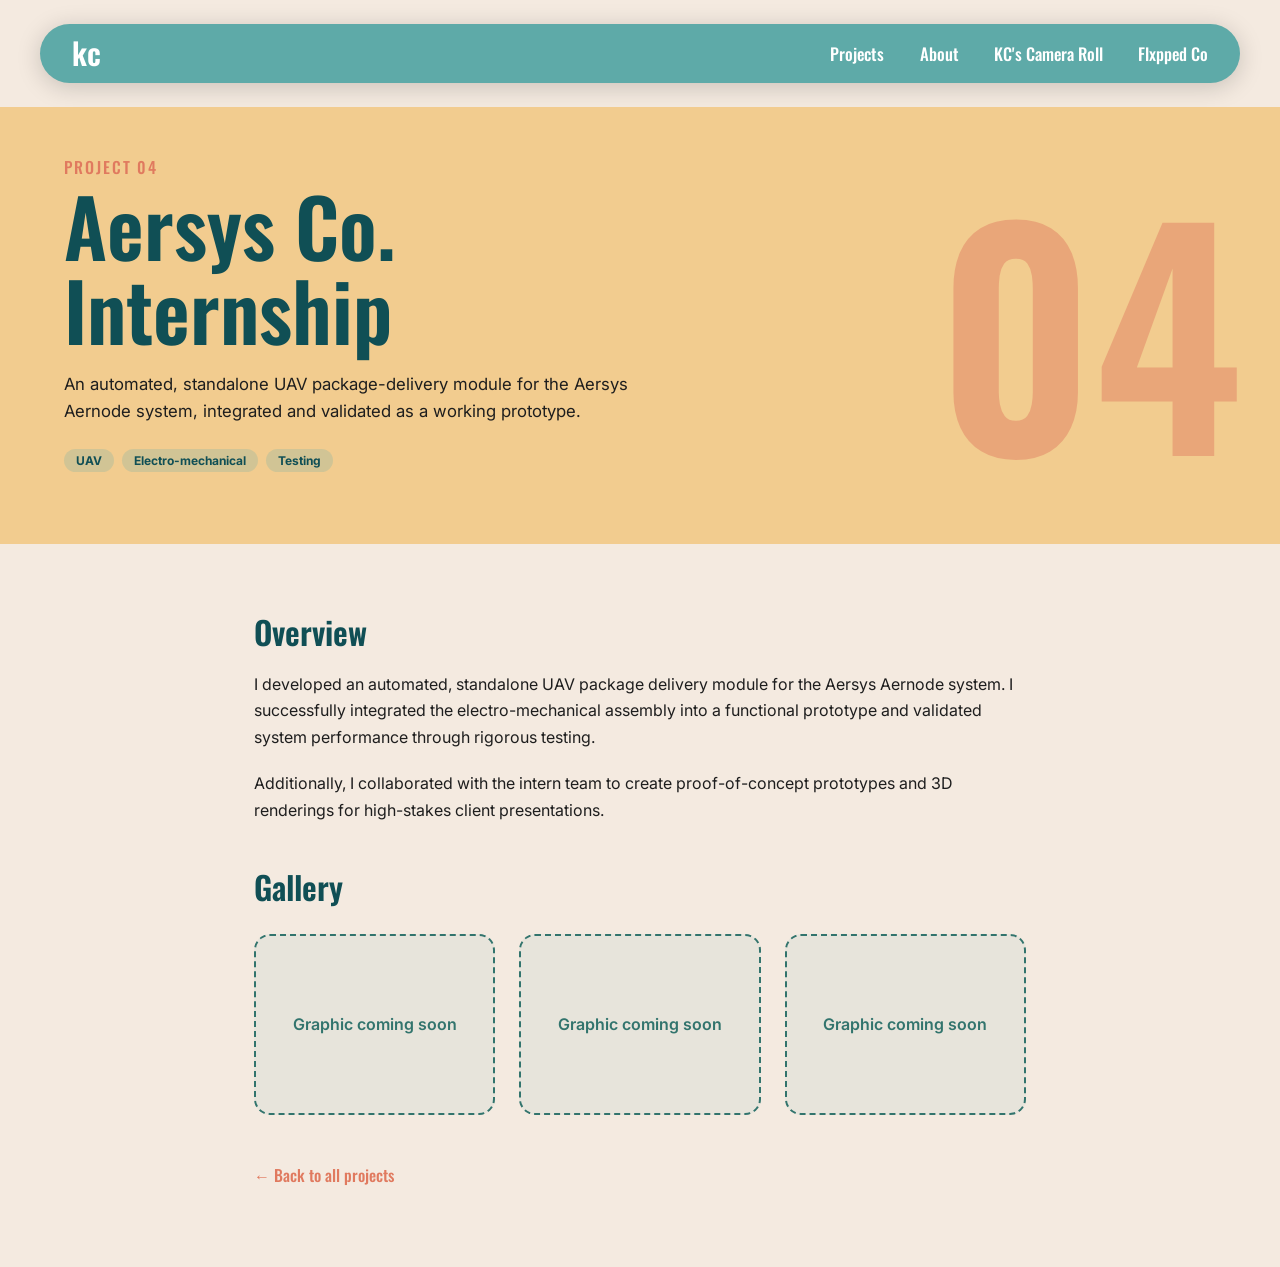
==== projects/aersys-internship.html @ 63323f01 "Initial site: hero, projects, about, camera roll pinboard, Flxpped Co Portfolio site in plain HTML/C" ====
<!DOCTYPE html>
<html lang="en">
<head>
<meta charset="UTF-8">
<meta name="viewport" content="width=device-width, initial-scale=1.0">
<title>Aersys Co. Internship — Kavya Casula</title>
<link rel="preconnect" href="https://fonts.googleapis.com">
<link rel="preconnect" href="https://fonts.gstatic.com" crossorigin>
<link href="https://fonts.googleapis.com/css2?family=Oswald:wght@400;500;600&family=Inter:ital,wght@0,400;0,700;1,700&display=swap" rel="stylesheet">
<link rel="stylesheet" href="../styles/main.css">
<style>
  .project-hero {
    background: var(--sunset);
    position: relative;
    overflow: hidden;
    padding: 3rem clamp(1rem, 6vw, 4rem) 4.5rem;
  }
  .project-hero .kicker {
    font-family: 'Oswald', sans-serif;
    font-weight: 500;
    text-transform: uppercase;
    letter-spacing: 0.12em;
    color: var(--burnt-sienna);
  }
  .project-hero h1 {
    font-family: 'Oswald', sans-serif;
    font-weight: 600;
    font-size: clamp(2.6rem, 7vw, 5rem);
    line-height: 1.05;
    color: var(--midnight-green);
    max-width: 14ch;
    margin-top: 0.25rem;
  }
  .project-hero .summary {
    margin-top: 1.25rem;
    max-width: 52ch;
    line-height: 1.6;
    font-size: 1.05rem;
  }
  .project-hero .tags { margin-top: 1.5rem; }
  .heronum {
    position: absolute;
    right: clamp(0.5rem, 3vw, 3rem);
    top: 50%;
    transform: translateY(-50%);
    font-family: 'Oswald', sans-serif;
    font-weight: 600;
    font-size: clamp(8rem, 24vw, 18rem);
    line-height: 1;
    color: var(--burnt-sienna);
    opacity: 0.45;
    pointer-events: none;
    user-select: none;
  }
  main {
    max-width: 900px;
    margin: 0 auto;
    padding: 4rem clamp(1rem, 6vw, 4rem) 5rem;
  }
  main h2 {
    font-family: 'Oswald', sans-serif;
    font-weight: 600;
    font-size: 2rem;
    color: var(--midnight-green);
    margin: 2.5rem 0 1rem;
  }
  main h2:first-child { margin-top: 0; }
  main p { line-height: 1.65; }
  main p + p { margin-top: 1.25rem; }
  .gallery {
    display: grid;
    grid-template-columns: repeat(auto-fit, minmax(240px, 1fr));
    gap: 1.5rem;
    margin-top: 1.5rem;
  }
  .placeholder-tile {
    border: 2px dashed var(--myrtle-green);
    border-radius: 16px;
    aspect-ratio: 4 / 3;
    display: flex;
    align-items: center;
    justify-content: center;
    color: var(--myrtle-green);
    font-weight: 600;
    background: rgba(94, 170, 168, 0.08);
  }
  .back {
    display: inline-block;
    margin-top: 3rem;
    font-family: 'Oswald', sans-serif;
    font-weight: 500;
    color: var(--burnt-sienna);
    text-decoration: none;
  }
  .back:hover { text-decoration: underline; }
</style>
</head>
<body>

  <div class="navbar">
    <a class="logo" href="../index.html">kc</a>
    <nav>
      <a href="../index.html#projects">Projects</a>
      <a href="../index.html#about">About</a>
      <a href="../index.html#camera-roll">KC's Camera Roll</a>
      <a href="../index.html#flxpped">Flxpped Co</a>
    </nav>
  </div>

  <header class="project-hero">
    <div class="heronum">04</div>
    <p class="kicker">Project 04</p>
    <h1>Aersys Co. Internship</h1>
    <p class="summary">An automated, standalone UAV package-delivery module for the Aersys Aernode system, integrated and validated as a working prototype.</p>
    <div class="tags"><span class="tag">UAV</span><span class="tag">Electro-mechanical</span><span class="tag">Testing</span></div>
  </header>

  <main>
    <h2>Overview</h2>
    <p>I developed an automated, standalone UAV package delivery module for the Aersys Aernode system. I successfully integrated the electro-mechanical assembly into a functional prototype and validated system performance through rigorous testing.</p>
    <p>Additionally, I collaborated with the intern team to create proof-of-concept prototypes and 3D renderings for high-stakes client presentations.</p>

    <h2>Gallery</h2>
    <!-- PLACEHOLDER: swap these tiles for real photos, renders, CAD views, CFD plots -->
    <div class="gallery">
      <div class="placeholder-tile">Graphic coming soon</div>
      <div class="placeholder-tile">Graphic coming soon</div>
      <div class="placeholder-tile">Graphic coming soon</div>
    </div>

    <a class="back" href="../index.html#projects">&larr; Back to all projects</a>
  </main>

</body>
</html>
---- styles/main.css ----
/* Shared styles: tokens, reset, navbar, tags — page-specific CSS stays inline
   in each page. See design-ref/STYLE-GUIDE.md for the palette and type rules. */

:root {
  --midnight-green: #104F55;
  --myrtle-green: #32746D;
  --verdigris: #5EAAA8;
  --burnt-sienna: #E07A5F;
  --sunset: #F2CC8F;
  --linen: #F4EAE0;
  --ink: #1E1E1E;
}

* { margin: 0; padding: 0; box-sizing: border-box; }
html { scroll-behavior: smooth; }
body {
  font-family: 'Inter', sans-serif;
  color: var(--ink);
  background: var(--linen);
}

/* ---- Navbar (pill) ---- */
.navbar {
  width: min(1200px, calc(100% - 2rem));
  margin: 1.5rem auto;
  background: var(--verdigris);
  border-radius: 999px;
  display: flex;
  align-items: center;
  justify-content: space-between;
  padding: 0.9rem 2rem;
  color: #fff;
  box-shadow: 0 4px 24px rgba(0, 0, 0, 0.18);
}
.navbar .logo {
  font-family: 'Oswald', sans-serif;
  font-weight: 600;
  font-size: 1.9rem;
  line-height: 1;
  color: #fff;
  text-decoration: none;
}
.navbar nav { display: flex; gap: clamp(1rem, 3vw, 2.2rem); flex-wrap: wrap; }
.navbar nav a {
  font-family: 'Oswald', sans-serif;
  font-weight: 500;
  font-size: 1.05rem;
  color: #fff;
  text-decoration: none;
}
.navbar nav a:hover { color: var(--sunset); }
@media (max-width: 640px) {
  .navbar {
    flex-direction: column;
    gap: 0.6rem;
    border-radius: 28px;
    padding: 0.9rem 1.25rem;
  }
  .navbar nav { justify-content: center; row-gap: 0.3rem; }
}

/* ---- Tag pills ---- */
.tags { display: flex; flex-wrap: wrap; gap: 0.5rem; }
.tag {
  font-size: 0.75rem; font-weight: 700;
  color: var(--midnight-green);
  background: rgba(94, 170, 168, 0.22);
  border-radius: 999px; padding: 0.25rem 0.75rem;
}
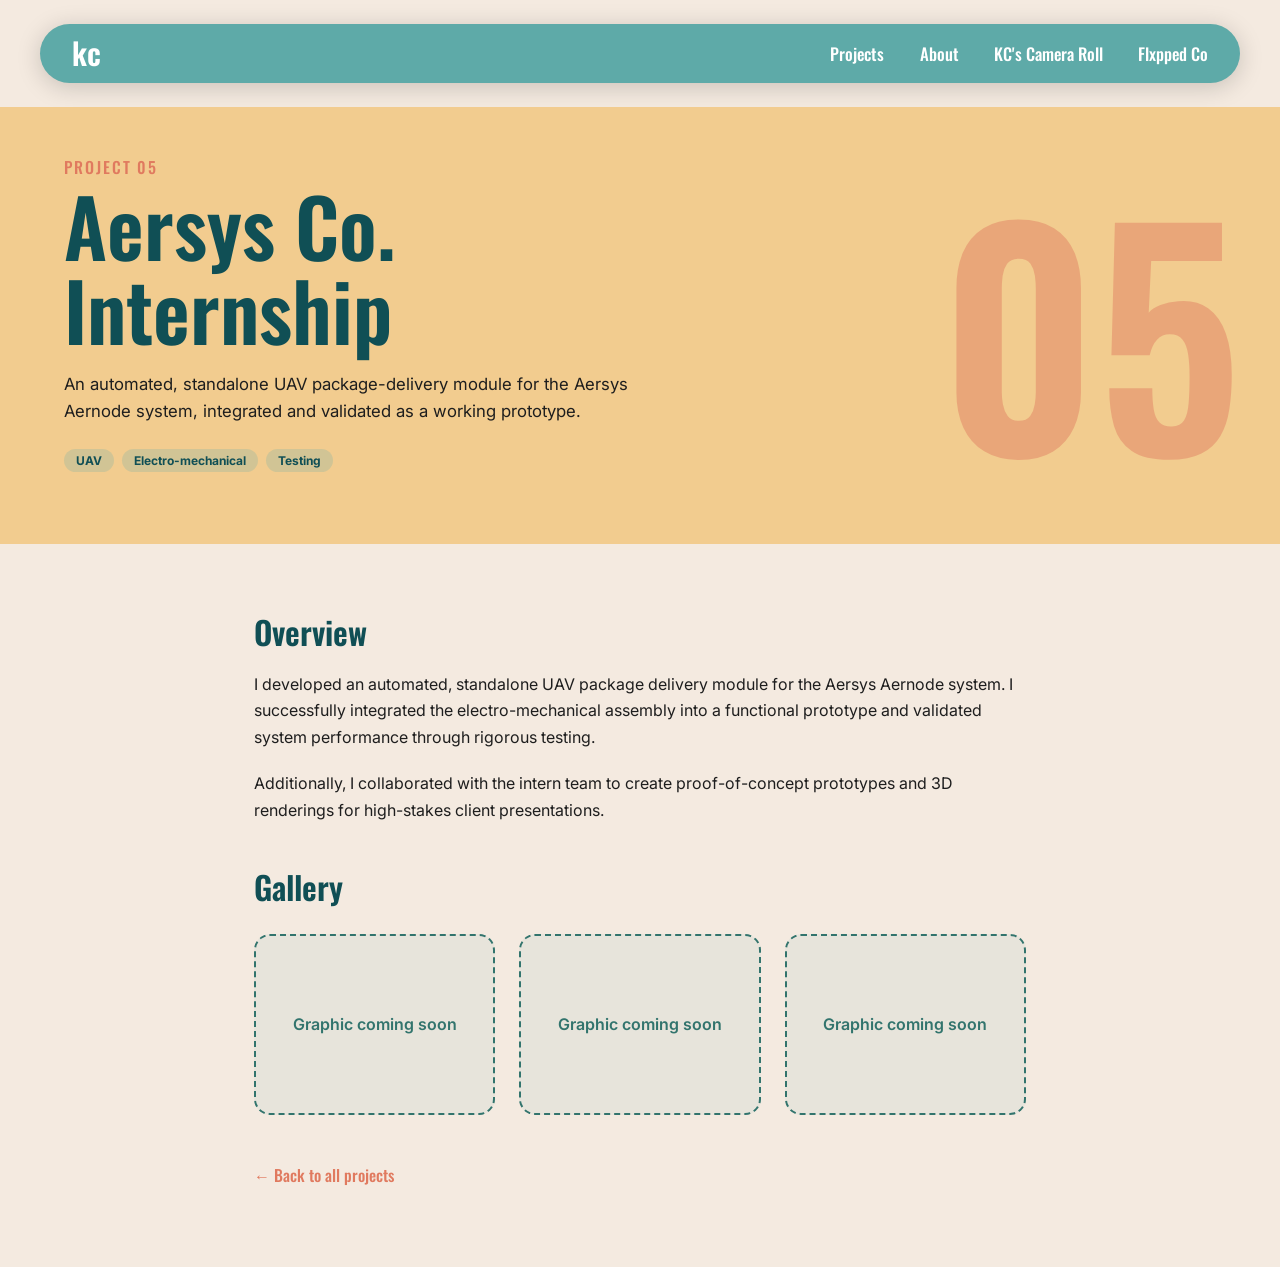
==== commit 72e44f55: "Fill in Rivian internship page, reorder projects, add Flxpped Co story Write real summary/overview/t" ====
--- a/projects/aersys-internship.html
+++ b/projects/aersys-internship.html
@@ -108,8 +108,8 @@
   </div>
 
   <header class="project-hero">
-    <div class="heronum">04</div>
-    <p class="kicker">Project 04</p>
+    <div class="heronum">05</div>
+    <p class="kicker">Project 05</p>
     <h1>Aersys Co. Internship</h1>
     <p class="summary">An automated, standalone UAV package-delivery module for the Aersys Aernode system, integrated and validated as a working prototype.</p>
     <div class="tags"><span class="tag">UAV</span><span class="tag">Electro-mechanical</span><span class="tag">Testing</span></div>
